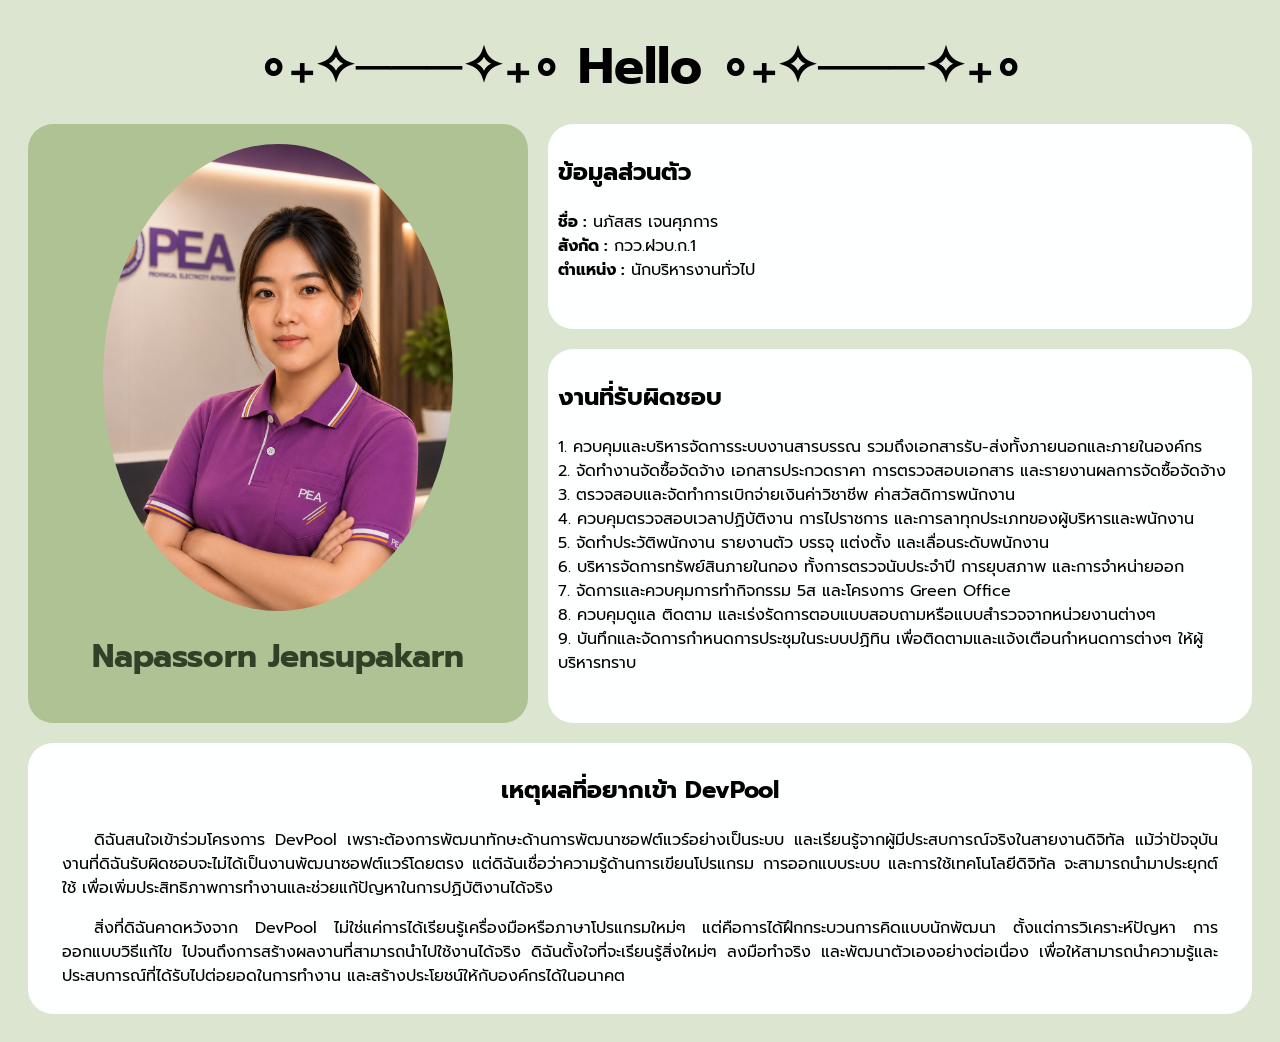
==== index.html @ a5d5e2f1 "update profile picture" ====
<!DOCTYPE html>
<html>
<head>
    <title>DevPool Introduction</title>
    <link rel="stylesheet" href="style.css">
    <link href="https://fonts.googleapis.com/css2?family=Prompt:wght@300;400;500;600&display=swap" rel="stylesheet">

</head>
<body>

    <div class="container">
        
        <div class="greeting">
            <h1> ∘₊✧───✧₊∘ Hello ∘₊✧───✧₊∘ </h1>
        </div>

        <div class="profile">
            <img src="profile.png" alt="Profile Picture">
            <h1>Napassorn Jensupakarn</h1>
        </div>
        
        <div class="content">
            <div class="personal">
                <h2><b>ข้อมูลส่วนตัว</b></h2>
                <b>ชื่อ :</b> นภัสสร เจนศุภการ <br>
                <b>สังกัด :</b> กวว.ฝวบ.ก.1 <br>
                <b>ตำแหน่ง :</b> นักบริหารงานทั่วไป <br>
            </div>


            <div class="work">
                <h2><b>งานที่รับผิดชอบ</b></h2>
            
            1. ควบคุมและบริหารจัดการระบบงานสารบรรณ รวมถึงเอกสารรับ-ส่งทั้งภายนอกและภายในองค์กร<br>
            2. จัดทำงานจัดซื้อจัดจ้าง เอกสารประกวดราคา การตรวจสอบเอกสาร และรายงานผลการจัดซื้อจัดจ้าง<br>
            3. ตรวจสอบและจัดทำการเบิกจ่ายเงินค่าวิชาชีพ ค่าสวัสดิการพนักงาน<br>
            4. ควบคุมตรวจสอบเวลาปฏิบัติงาน การไปราชการ และการลาทุกประเภทของผู้บริหารและพนักงาน<br>
            5. จัดทำประวัติพนักงาน รายงานตัว บรรจุ แต่งตั้ง และเลื่อนระดับพนักงาน<br>
            6. บริหารจัดการทรัพย์สินภายในกอง ทั้งการตรวจนับประจำปี การยุบสภาพ และการจำหน่ายออก<br>
            7. จัดการและควบคุมการทำกิจกรรม 5ส และโครงการ Green Office <br>
            8. ควบคุมดูแล ติดตาม และเร่งรัดการตอบแบบสอบถามหรือแบบสำรวจจากหน่วยงานต่างๆ<br>
            9. บันทึกและจัดการกำหนดการประชุมในระบบปฏิทิน เพื่อติดตามและแจ้งเตือนกำหนดการต่างๆ ให้ผู้บริหารทราบ<br>
            
            </div>

        </div>

        <div class="reason">
            <h2><b>เหตุผลที่อยากเข้า DevPool</b></h2>
            <p>
            ดิฉันสนใจเข้าร่วมโครงการ DevPool เพราะต้องการพัฒนาทักษะด้านการพัฒนาซอฟต์แวร์อย่างเป็นระบบ 
            และเรียนรู้จากผู้มีประสบการณ์จริงในสายงานดิจิทัล แม้ว่าปัจจุบันงานที่ดิฉันรับผิดชอบจะไม่ได้เป็นงานพัฒนาซอฟต์แวร์โดยตรง 
            แต่ดิฉันเชื่อว่าความรู้ด้านการเขียนโปรแกรม การออกแบบระบบ และการใช้เทคโนโลยีดิจิทัล จะสามารถนำมาประยุกต์ใช้
            เพื่อเพิ่มประสิทธิภาพการทำงานและช่วยแก้ปัญหาในการปฏิบัติงานได้จริง
            </p>

            <p>
            สิ่งที่ดิฉันคาดหวังจาก DevPool ไม่ใช่แค่การได้เรียนรู้เครื่องมือหรือภาษาโปรแกรมใหม่ๆ 
            แต่คือการได้ฝึกกระบวนการคิดแบบนักพัฒนา ตั้งแต่การวิเคราะห์ปัญหา การออกแบบวิธีแก้ไข 
            ไปจนถึงการสร้างผลงานที่สามารถนำไปใช้งานได้จริง ดิฉันตั้งใจที่จะเรียนรู้สิ่งใหม่ๆ ลงมือทำจริง 
            และพัฒนาตัวเองอย่างต่อเนื่อง เพื่อให้สามารถนำความรู้และประสบการณ์ที่ได้รับไปต่อยอดในการทำงาน 
            และสร้างประโยชน์ให้กับองค์กรได้ในอนาคต
            </p>

        </div>
    
    </div>

</body>
</html>
---- style.css ----
body {
    background-color: rgb(220, 229, 207);
    font-family: 'Prompt', sans-serif;
    padding: 20px;
    }

.container{
    max-width:1500px;
    margin:auto;
    display:grid;
    grid-template-columns: 500px 1fr;
    gap:20px;
}

.profile {
    background-color: rgb(175, 194, 147);
    padding: 20px;
    border-radius: 25px;
    img {
        width: 350px;
        border-radius: 50%;
        display:block;
        margin: auto;
    }
    h1 {
        text-align: center;
        color: rgb(49, 65, 39);
    }
}

.greeting {
    padding-bottom: 0;
    grid-column: 1/3;
    h1 {
        font-size: 50px;
        text-align: center;
        margin: 0;
        color: rgb(0, 0, 0);
    }
}

.content {
    display:grid;
    grid-template-rows:auto auto;
    gap:20px;
}

.personal {
    background-color: rgb(254, 255, 255);
    padding: 10px;
    border-radius: 25px;
}

.work {
    background-color: rgb(254, 255, 255);
    padding: 10px;
    border-radius: 25px;
}

.reason {
    grid-column:1 / 3;
    background-color: rgb(254, 255, 255);
    padding: 10px;
    border-radius: 25px;
    p {
        padding-left: 2%;
        padding-right: 2%;
        text-indent: 2em;     
        text-align: justify;
    }
    h2 {
        text-align: center;
    }
}
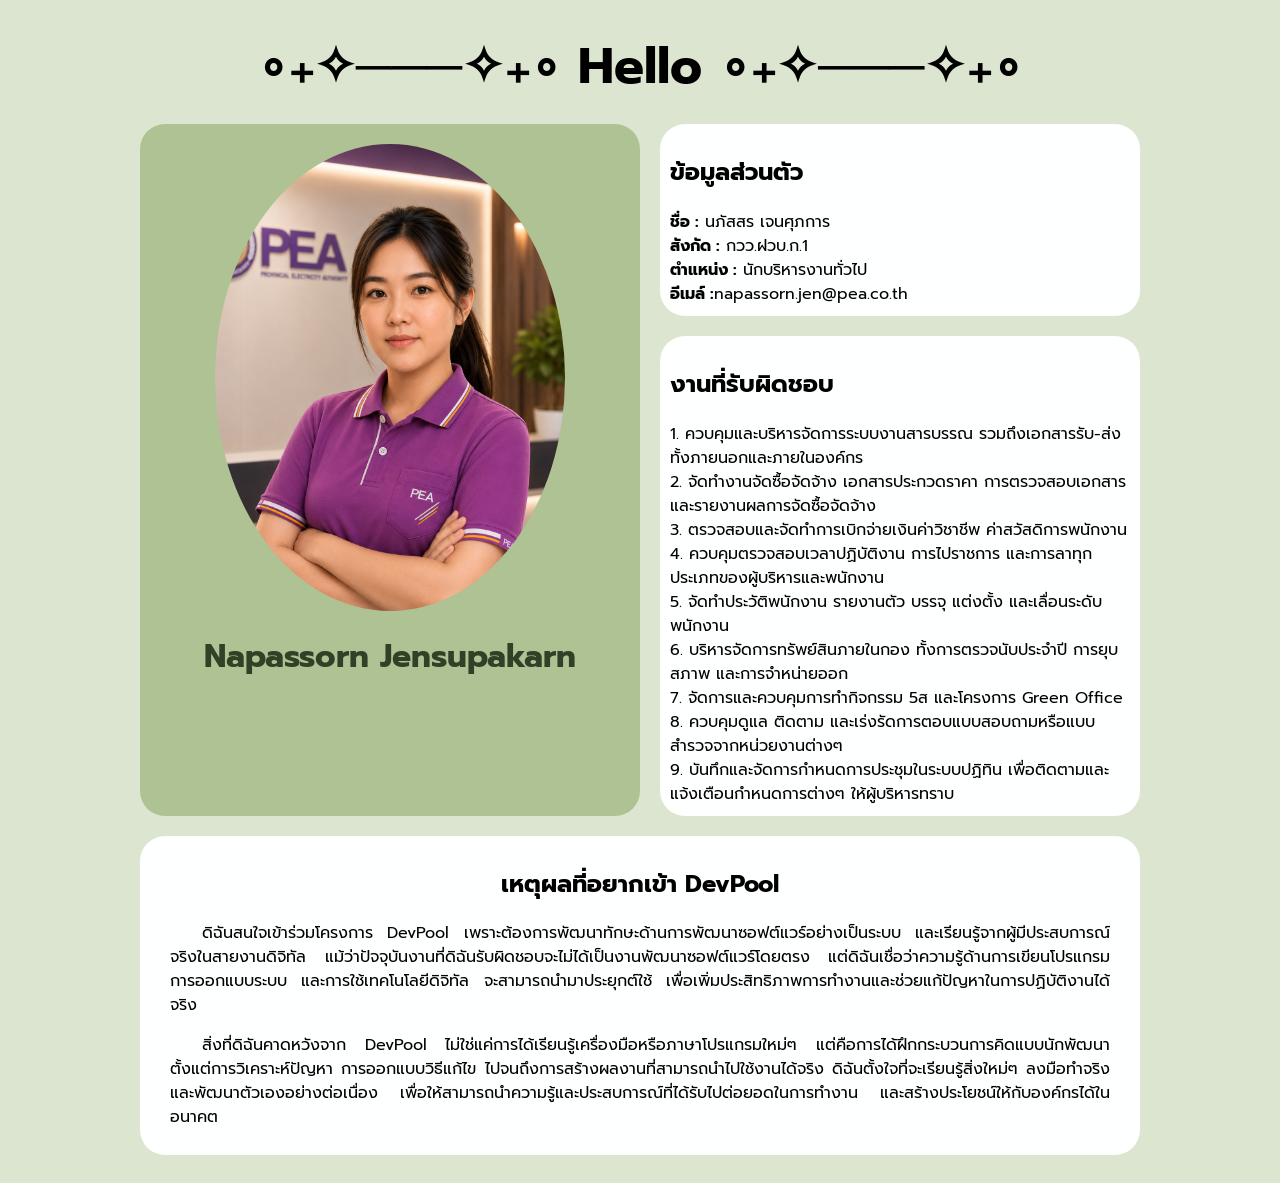
==== commit 33f013be: "add email in personal-content" ====
--- a/index.html
+++ b/index.html
@@ -25,6 +25,7 @@
                 <b>ชื่อ :</b> นภัสสร เจนศุภการ <br>
                 <b>สังกัด :</b> กวว.ฝวบ.ก.1 <br>
                 <b>ตำแหน่ง :</b> นักบริหารงานทั่วไป <br>
+                <b>อีเมล์ :</b>napassorn.jen@pea.co.th <br>
             </div>
 
 
--- a/style.css
+++ b/style.css
@@ -5,7 +5,7 @@
     }
 
 .container{
-    max-width:1500px;
+    width:1000px;
     margin:auto;
     display:grid;
     grid-template-columns: 500px 1fr;
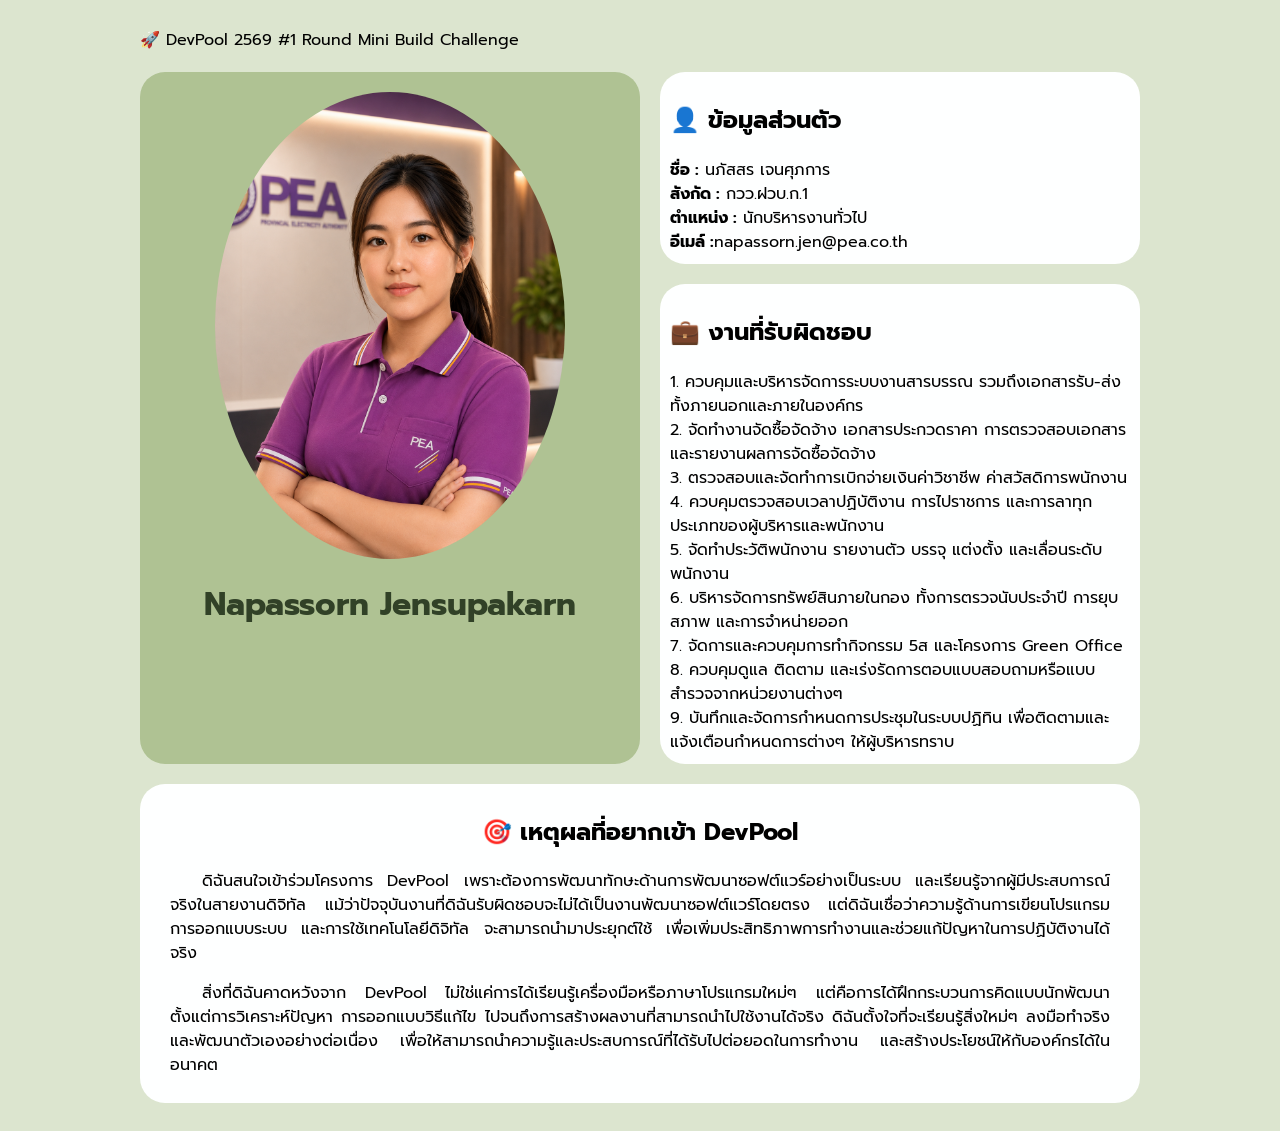
==== commit 81a577c8: "edit greeting-text and add icon in topic-header" ====
--- a/index.html
+++ b/index.html
@@ -1,6 +1,7 @@
 <!DOCTYPE html>
 <html>
 <head>
+    <meta charset="UTF-8">
     <title>DevPool Introduction</title>
     <link rel="stylesheet" href="style.css">
     <link href="https://fonts.googleapis.com/css2?family=Prompt:wght@300;400;500;600&display=swap" rel="stylesheet">
@@ -11,7 +12,7 @@
     <div class="container">
         
         <div class="greeting">
-            <h1> ∘₊✧───✧₊∘ Hello ∘₊✧───✧₊∘ </h1>
+            🚀 DevPool 2569 #1 Round Mini Build Challenge
         </div>
 
         <div class="profile">
@@ -21,7 +22,7 @@
         
         <div class="content">
             <div class="personal">
-                <h2><b>ข้อมูลส่วนตัว</b></h2>
+                <h2><b>👤 ข้อมูลส่วนตัว</b></h2>
                 <b>ชื่อ :</b> นภัสสร เจนศุภการ <br>
                 <b>สังกัด :</b> กวว.ฝวบ.ก.1 <br>
                 <b>ตำแหน่ง :</b> นักบริหารงานทั่วไป <br>
@@ -30,7 +31,7 @@
 
 
             <div class="work">
-                <h2><b>งานที่รับผิดชอบ</b></h2>
+                <h2><b>💼 งานที่รับผิดชอบ</b></h2>
             
             1. ควบคุมและบริหารจัดการระบบงานสารบรรณ รวมถึงเอกสารรับ-ส่งทั้งภายนอกและภายในองค์กร<br>
             2. จัดทำงานจัดซื้อจัดจ้าง เอกสารประกวดราคา การตรวจสอบเอกสาร และรายงานผลการจัดซื้อจัดจ้าง<br>
@@ -47,7 +48,7 @@
         </div>
 
         <div class="reason">
-            <h2><b>เหตุผลที่อยากเข้า DevPool</b></h2>
+            <h2><b>🎯 เหตุผลที่อยากเข้า DevPool</b></h2>
             <p>
             ดิฉันสนใจเข้าร่วมโครงการ DevPool เพราะต้องการพัฒนาทักษะด้านการพัฒนาซอฟต์แวร์อย่างเป็นระบบ 
             และเรียนรู้จากผู้มีประสบการณ์จริงในสายงานดิจิทัล แม้ว่าปัจจุบันงานที่ดิฉันรับผิดชอบจะไม่ได้เป็นงานพัฒนาซอฟต์แวร์โดยตรง 
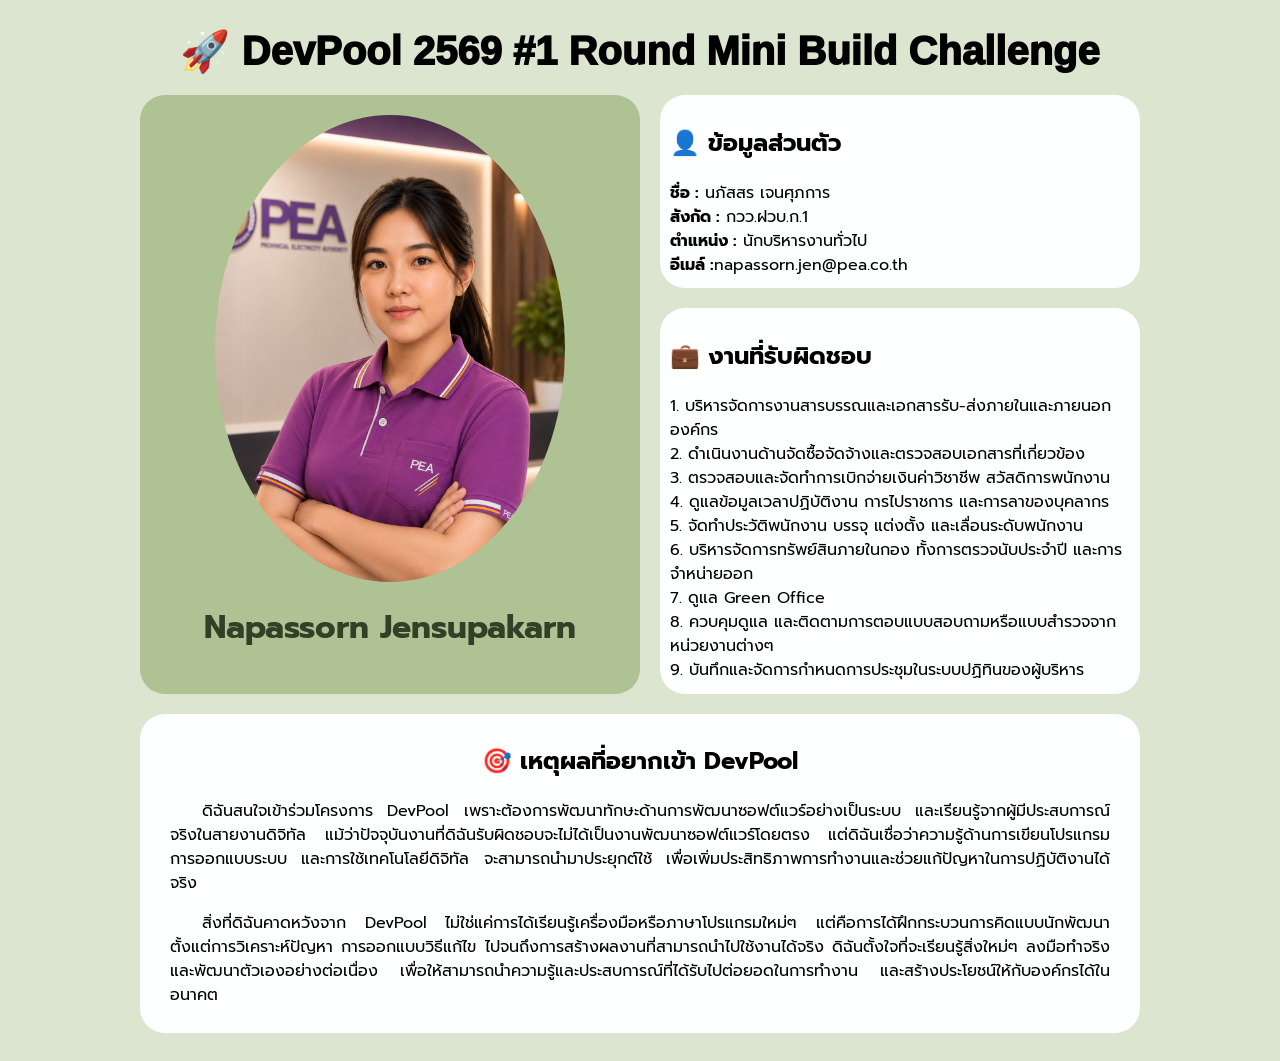
==== commit 345a322b: "ีupdate work information" ====
--- a/index.html
+++ b/index.html
@@ -33,15 +33,15 @@
             <div class="work">
                 <h2><b>💼 งานที่รับผิดชอบ</b></h2>
             
-            1. ควบคุมและบริหารจัดการระบบงานสารบรรณ รวมถึงเอกสารรับ-ส่งทั้งภายนอกและภายในองค์กร<br>
-            2. จัดทำงานจัดซื้อจัดจ้าง เอกสารประกวดราคา การตรวจสอบเอกสาร และรายงานผลการจัดซื้อจัดจ้าง<br>
-            3. ตรวจสอบและจัดทำการเบิกจ่ายเงินค่าวิชาชีพ ค่าสวัสดิการพนักงาน<br>
-            4. ควบคุมตรวจสอบเวลาปฏิบัติงาน การไปราชการ และการลาทุกประเภทของผู้บริหารและพนักงาน<br>
-            5. จัดทำประวัติพนักงาน รายงานตัว บรรจุ แต่งตั้ง และเลื่อนระดับพนักงาน<br>
-            6. บริหารจัดการทรัพย์สินภายในกอง ทั้งการตรวจนับประจำปี การยุบสภาพ และการจำหน่ายออก<br>
-            7. จัดการและควบคุมการทำกิจกรรม 5ส และโครงการ Green Office <br>
-            8. ควบคุมดูแล ติดตาม และเร่งรัดการตอบแบบสอบถามหรือแบบสำรวจจากหน่วยงานต่างๆ<br>
-            9. บันทึกและจัดการกำหนดการประชุมในระบบปฏิทิน เพื่อติดตามและแจ้งเตือนกำหนดการต่างๆ ให้ผู้บริหารทราบ<br>
+            1. บริหารจัดการงานสารบรรณและเอกสารรับ-ส่งภายในและภายนอกองค์กร<br>
+            2. ดำเนินงานด้านจัดซื้อจัดจ้างและตรวจสอบเอกสารที่เกี่ยวข้อง<br>
+            3. ตรวจสอบและจัดทำการเบิกจ่ายเงินค่าวิชาชีพ สวัสดิการพนักงาน<br>
+            4. ดูแลข้อมูลเวลาปฏิบัติงาน การไปราชการ และการลาของบุคลากร<br>
+            5. จัดทำประวัติพนักงาน บรรจุ แต่งตั้ง และเลื่อนระดับพนักงาน<br>
+            6. บริหารจัดการทรัพย์สินภายในกอง ทั้งการตรวจนับประจำปี และการจำหน่ายออก<br>
+            7. ดูแล Green Office <br>
+            8. ควบคุมดูแล และติดตามการตอบแบบสอบถามหรือแบบสำรวจจากหน่วยงานต่างๆ<br>
+            9. บันทึกและจัดการกำหนดการประชุมในระบบปฏิทินของผู้บริหาร<br>
             
             </div>
 
--- a/style.css
+++ b/style.css
@@ -29,14 +29,11 @@
 }
 
 .greeting {
-    padding-bottom: 0;
     grid-column: 1/3;
-    h1 {
-        font-size: 50px;
-        text-align: center;
-        margin: 0;
-        color: rgb(0, 0, 0);
-    }
+    font-size: 40px;
+    font-weight: 1000;
+    text-align: center;
+    color: rgb(0, 0, 0);
 }
 
 .content {
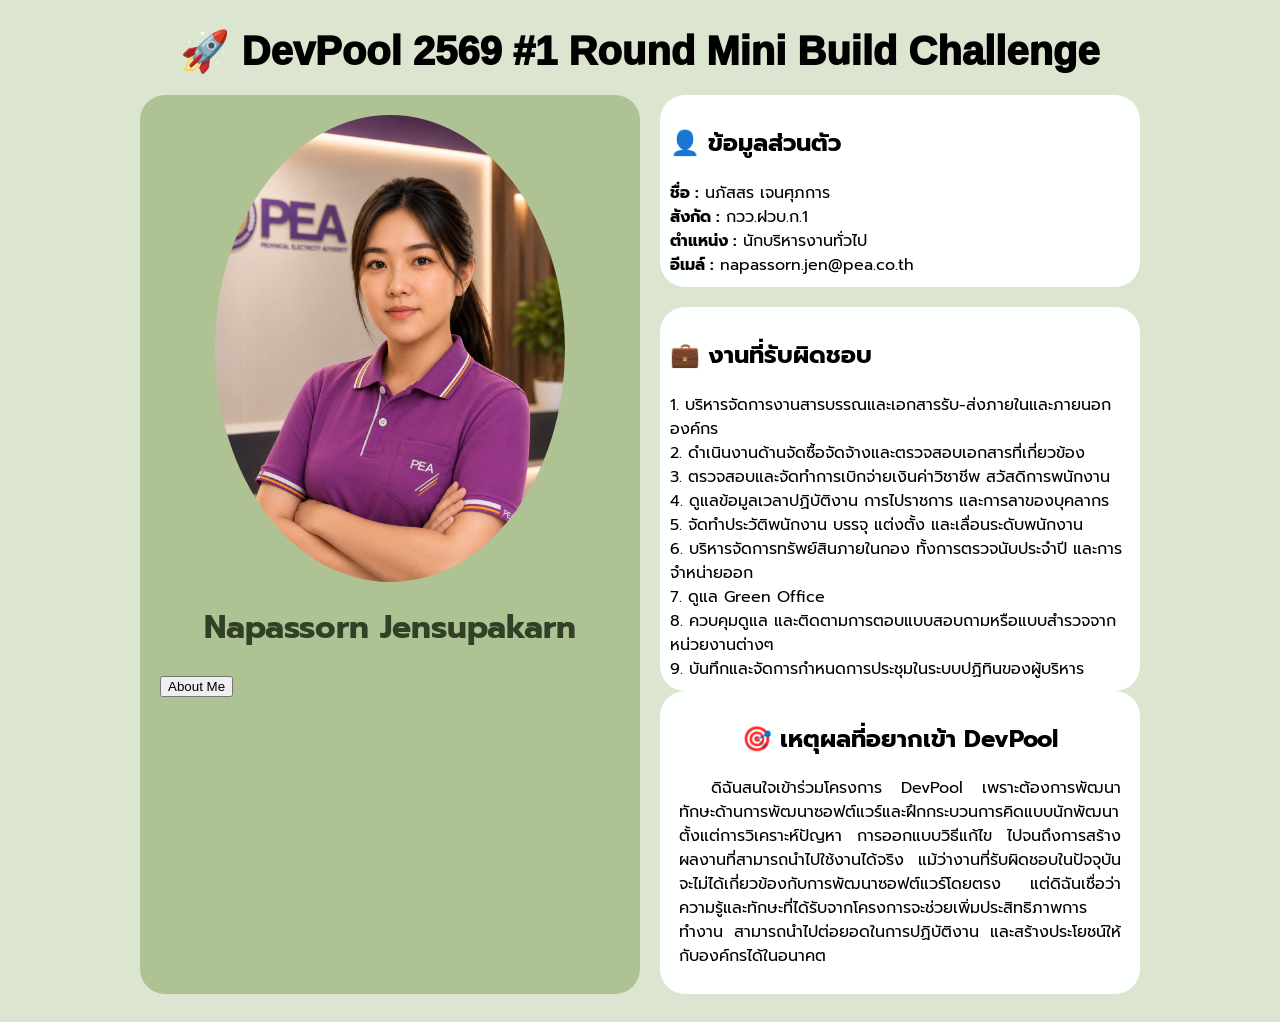
==== commit 21053c41: "add about me-button and hidden-class" ====
--- a/index.html
+++ b/index.html
@@ -18,53 +18,47 @@
         <div class="profile">
             <img src="profile.png" alt="Profile Picture">
             <h1>Napassorn Jensupakarn</h1>
+            <button onclick="toggleContent()"> About Me </button>
         </div>
         
-        <div class="content">
-            <div class="personal">
-                <h2><b>👤 ข้อมูลส่วนตัว</b></h2>
-                <b>ชื่อ :</b> นภัสสร เจนศุภการ <br>
-                <b>สังกัด :</b> กวว.ฝวบ.ก.1 <br>
-                <b>ตำแหน่ง :</b> นักบริหารงานทั่วไป <br>
-                <b>อีเมล์ :</b>napassorn.jen@pea.co.th <br>
+        <div class="hidden" id="content">
+            <div class="content">
+                <div class="personal">
+                    <h2><b>👤 ข้อมูลส่วนตัว</b></h2>
+                    <b>ชื่อ :</b> นภัสสร เจนศุภการ <br>
+                    <b>สังกัด :</b> กวว.ฝวบ.ก.1 <br>
+                    <b>ตำแหน่ง :</b> นักบริหารงานทั่วไป <br>
+                    <b>อีเมล์ :</b> napassorn.jen@pea.co.th <br>
+                </div>
+
+                <div class="work">
+                    <h2><b>💼 งานที่รับผิดชอบ</b></h2>
+                
+                1. บริหารจัดการงานสารบรรณและเอกสารรับ-ส่งภายในและภายนอกองค์กร<br>
+                2. ดำเนินงานด้านจัดซื้อจัดจ้างและตรวจสอบเอกสารที่เกี่ยวข้อง<br>
+                3. ตรวจสอบและจัดทำการเบิกจ่ายเงินค่าวิชาชีพ สวัสดิการพนักงาน<br>
+                4. ดูแลข้อมูลเวลาปฏิบัติงาน การไปราชการ และการลาของบุคลากร<br>
+                5. จัดทำประวัติพนักงาน บรรจุ แต่งตั้ง และเลื่อนระดับพนักงาน<br>
+                6. บริหารจัดการทรัพย์สินภายในกอง ทั้งการตรวจนับประจำปี และการจำหน่ายออก<br>
+                7. ดูแล Green Office <br>
+                8. ควบคุมดูแล และติดตามการตอบแบบสอบถามหรือแบบสำรวจจากหน่วยงานต่างๆ<br>
+                9. บันทึกและจัดการกำหนดการประชุมในระบบปฏิทินของผู้บริหาร<br>
+                
+                </div>
+
             </div>
 
+            <div class="reason">
+                <h2><b>🎯 เหตุผลที่อยากเข้า DevPool</b></h2>
+                <p>
+                ดิฉันสนใจเข้าร่วมโครงการ DevPool เพราะต้องการพัฒนาทักษะด้านการพัฒนาซอฟต์แวร์และฝึกกระบวนการคิดแบบนักพัฒนา 
+                ตั้งแต่การวิเคราะห์ปัญหา การออกแบบวิธีแก้ไข ไปจนถึงการสร้างผลงานที่สามารถนำไปใช้งานได้จริง 
+                แม้ว่างานที่รับผิดชอบในปัจจุบันจะไม่ได้เกี่ยวข้องกับการพัฒนาซอฟต์แวร์โดยตรง 
+                แต่ดิฉันเชื่อว่าความรู้และทักษะที่ได้รับจากโครงการจะช่วยเพิ่มประสิทธิภาพการทำงาน 
+                สามารถนำไปต่อยอดในการปฏิบัติงาน และสร้างประโยชน์ให้กับองค์กรได้ในอนาคต
+                </p>
 
-            <div class="work">
-                <h2><b>💼 งานที่รับผิดชอบ</b></h2>
-            
-            1. บริหารจัดการงานสารบรรณและเอกสารรับ-ส่งภายในและภายนอกองค์กร<br>
-            2. ดำเนินงานด้านจัดซื้อจัดจ้างและตรวจสอบเอกสารที่เกี่ยวข้อง<br>
-            3. ตรวจสอบและจัดทำการเบิกจ่ายเงินค่าวิชาชีพ สวัสดิการพนักงาน<br>
-            4. ดูแลข้อมูลเวลาปฏิบัติงาน การไปราชการ และการลาของบุคลากร<br>
-            5. จัดทำประวัติพนักงาน บรรจุ แต่งตั้ง และเลื่อนระดับพนักงาน<br>
-            6. บริหารจัดการทรัพย์สินภายในกอง ทั้งการตรวจนับประจำปี และการจำหน่ายออก<br>
-            7. ดูแล Green Office <br>
-            8. ควบคุมดูแล และติดตามการตอบแบบสอบถามหรือแบบสำรวจจากหน่วยงานต่างๆ<br>
-            9. บันทึกและจัดการกำหนดการประชุมในระบบปฏิทินของผู้บริหาร<br>
-            
             </div>
-
-        </div>
-
-        <div class="reason">
-            <h2><b>🎯 เหตุผลที่อยากเข้า DevPool</b></h2>
-            <p>
-            ดิฉันสนใจเข้าร่วมโครงการ DevPool เพราะต้องการพัฒนาทักษะด้านการพัฒนาซอฟต์แวร์อย่างเป็นระบบ 
-            และเรียนรู้จากผู้มีประสบการณ์จริงในสายงานดิจิทัล แม้ว่าปัจจุบันงานที่ดิฉันรับผิดชอบจะไม่ได้เป็นงานพัฒนาซอฟต์แวร์โดยตรง 
-            แต่ดิฉันเชื่อว่าความรู้ด้านการเขียนโปรแกรม การออกแบบระบบ และการใช้เทคโนโลยีดิจิทัล จะสามารถนำมาประยุกต์ใช้
-            เพื่อเพิ่มประสิทธิภาพการทำงานและช่วยแก้ปัญหาในการปฏิบัติงานได้จริง
-            </p>
-
-            <p>
-            สิ่งที่ดิฉันคาดหวังจาก DevPool ไม่ใช่แค่การได้เรียนรู้เครื่องมือหรือภาษาโปรแกรมใหม่ๆ 
-            แต่คือการได้ฝึกกระบวนการคิดแบบนักพัฒนา ตั้งแต่การวิเคราะห์ปัญหา การออกแบบวิธีแก้ไข 
-            ไปจนถึงการสร้างผลงานที่สามารถนำไปใช้งานได้จริง ดิฉันตั้งใจที่จะเรียนรู้สิ่งใหม่ๆ ลงมือทำจริง 
-            และพัฒนาตัวเองอย่างต่อเนื่อง เพื่อให้สามารถนำความรู้และประสบการณ์ที่ได้รับไปต่อยอดในการทำงาน 
-            และสร้างประโยชน์ให้กับองค์กรได้ในอนาคต
-            </p>
-
-        </div>
     
     </div>
 
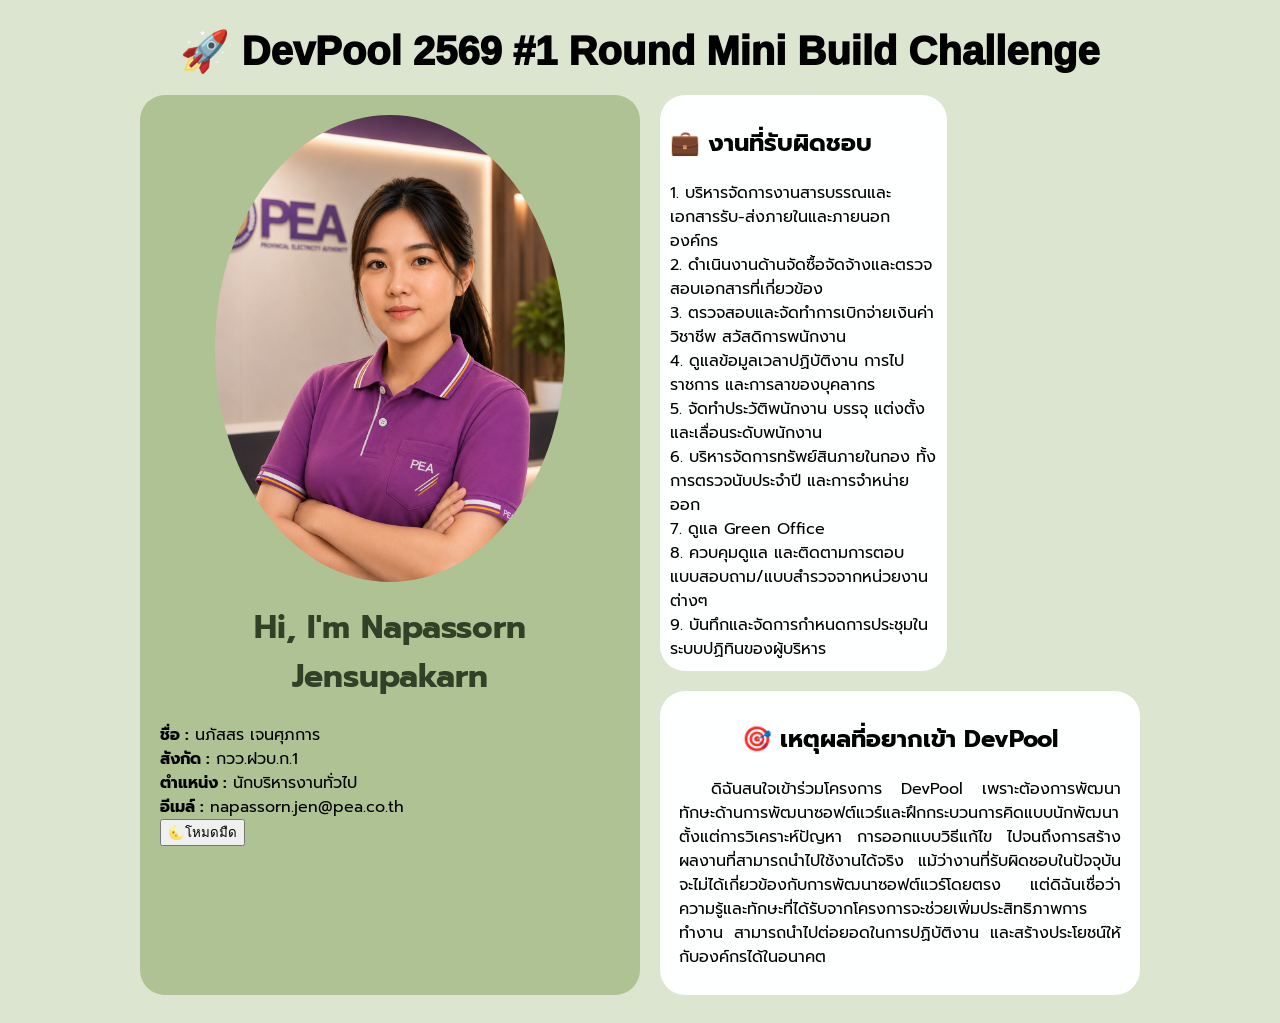
==== commit 1e82e39e: "move personal data to profile-box" ====
--- a/index.html
+++ b/index.html
@@ -17,23 +17,17 @@
 
         <div class="profile">
             <img src="profile.png" alt="Profile Picture">
-            <h1>Napassorn Jensupakarn</h1>
-            <button onclick="toggleContent()"> About Me </button>
+            <h1>Hi, I'm Napassorn Jensupakarn</h1>
+                <b>ชื่อ :</b> นภัสสร เจนศุภการ <br>
+                <b>สังกัด :</b> กวว.ฝวบ.ก.1 <br>
+                <b>ตำแหน่ง :</b> นักบริหารงานทั่วไป <br>
+                <b>อีเมล์ :</b> napassorn.jen@pea.co.th <br>
+            <button onclick="toggleDark()"> 🌜โหมดมืด </button>
         </div>
-        
-        <div class="hidden" id="content">
-            <div class="content">
-                <div class="personal">
-                    <h2><b>👤 ข้อมูลส่วนตัว</b></h2>
-                    <b>ชื่อ :</b> นภัสสร เจนศุภการ <br>
-                    <b>สังกัด :</b> กวว.ฝวบ.ก.1 <br>
-                    <b>ตำแหน่ง :</b> นักบริหารงานทั่วไป <br>
-                    <b>อีเมล์ :</b> napassorn.jen@pea.co.th <br>
-                </div>
 
-                <div class="work">
-                    <h2><b>💼 งานที่รับผิดชอบ</b></h2>
-                
+        <div class="content">
+            <div class="work">
+                <h2><b>💼 งานที่รับผิดชอบ</b></h2>
                 1. บริหารจัดการงานสารบรรณและเอกสารรับ-ส่งภายในและภายนอกองค์กร<br>
                 2. ดำเนินงานด้านจัดซื้อจัดจ้างและตรวจสอบเอกสารที่เกี่ยวข้อง<br>
                 3. ตรวจสอบและจัดทำการเบิกจ่ายเงินค่าวิชาชีพ สวัสดิการพนักงาน<br>
@@ -41,11 +35,8 @@
                 5. จัดทำประวัติพนักงาน บรรจุ แต่งตั้ง และเลื่อนระดับพนักงาน<br>
                 6. บริหารจัดการทรัพย์สินภายในกอง ทั้งการตรวจนับประจำปี และการจำหน่ายออก<br>
                 7. ดูแล Green Office <br>
-                8. ควบคุมดูแล และติดตามการตอบแบบสอบถามหรือแบบสำรวจจากหน่วยงานต่างๆ<br>
+                8. ควบคุมดูแล และติดตามการตอบแบบสอบถาม/แบบสำรวจจากหน่วยงานต่างๆ<br>
                 9. บันทึกและจัดการกำหนดการประชุมในระบบปฏิทินของผู้บริหาร<br>
-                
-                </div>
-
             </div>
 
             <div class="reason">
@@ -57,10 +48,9 @@
                 แต่ดิฉันเชื่อว่าความรู้และทักษะที่ได้รับจากโครงการจะช่วยเพิ่มประสิทธิภาพการทำงาน 
                 สามารถนำไปต่อยอดในการปฏิบัติงาน และสร้างประโยชน์ให้กับองค์กรได้ในอนาคต
                 </p>
-
             </div>
-    
+        </div>
     </div>
-
+    <script src="script.js"></script>
 </body>
 </html>
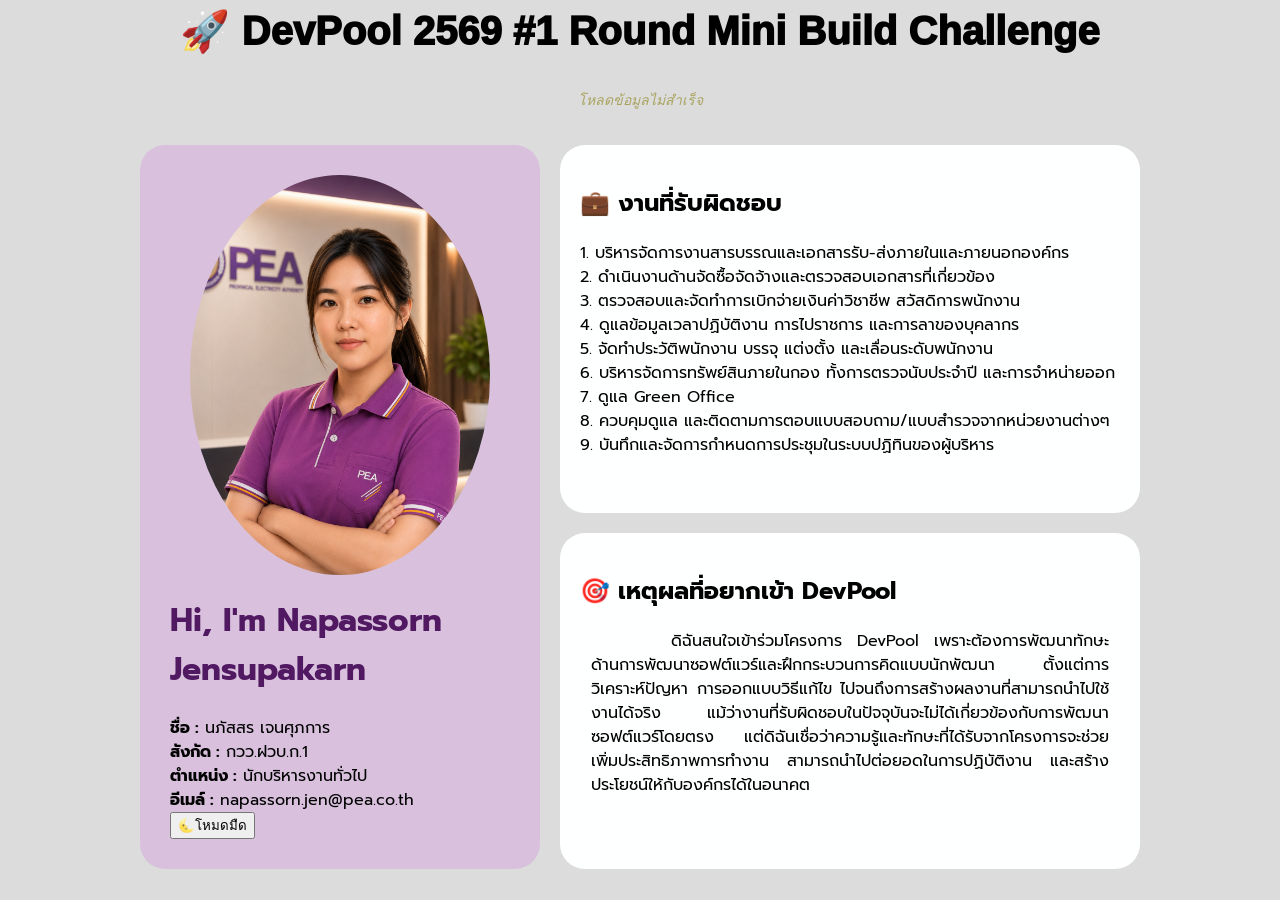
==== commit 81367472: "add quote" ====
--- a/index.html
+++ b/index.html
@@ -14,6 +14,10 @@
         <div class="greeting">
             🚀 DevPool 2569 #1 Round Mini Build Challenge
         </div>
+
+        <div class="quote">
+            <p id="quote"> กำลังโหลด...</p>
+        </div> 
 
         <div class="profile">
             <img src="profile.png" alt="Profile Picture">
--- a/style.css
+++ b/style.css
@@ -1,30 +1,42 @@
 body {
-    background-color: rgb(220, 229, 207);
+    background-color: gainsboro;
     font-family: 'Prompt', sans-serif;
-    padding: 20px;
     }
+
+.dark{
+    background-color: #121212;
+    .greeting{color: antiquewhite;}
+}
+
+.quote{
+    grid-column: 1/3;
+    font-size: 14px;
+    font-style: italic;
+    color:rgb(169, 164, 97);
+    text-align: center;
+}
 
 .container{
     width:1000px;
     margin:auto;
     display:grid;
-    grid-template-columns: 500px 1fr;
+    grid-template-columns: 400px 1fr;
     gap:20px;
 }
 
 .profile {
-    background-color: rgb(175, 194, 147);
-    padding: 20px;
+    background-color: rgb(217, 193, 222);
+    padding: 30px;
     border-radius: 25px;
     img {
-        width: 350px;
+        width: 300px;
         border-radius: 50%;
         display:block;
         margin: auto;
     }
     h1 {
-        text-align: center;
-        color: rgb(49, 65, 39);
+        text-align: left;
+        color: rgb(81, 25, 98);
     }
 }
 
@@ -42,30 +54,20 @@
     gap:20px;
 }
 
-.personal {
-    background-color: rgb(254, 255, 255);
-    padding: 10px;
-    border-radius: 25px;
-}
-
 .work {
     background-color: rgb(254, 255, 255);
-    padding: 10px;
+    padding: 20px;
     border-radius: 25px;
 }
 
 .reason {
-    grid-column:1 / 3;
     background-color: rgb(254, 255, 255);
-    padding: 10px;
+    padding: 20px;
     border-radius: 25px;
     p {
         padding-left: 2%;
         padding-right: 2%;
-        text-indent: 2em;     
+        text-indent: 5em;     
         text-align: justify;
     }
-    h2 {
-        text-align: center;
-    }
 }
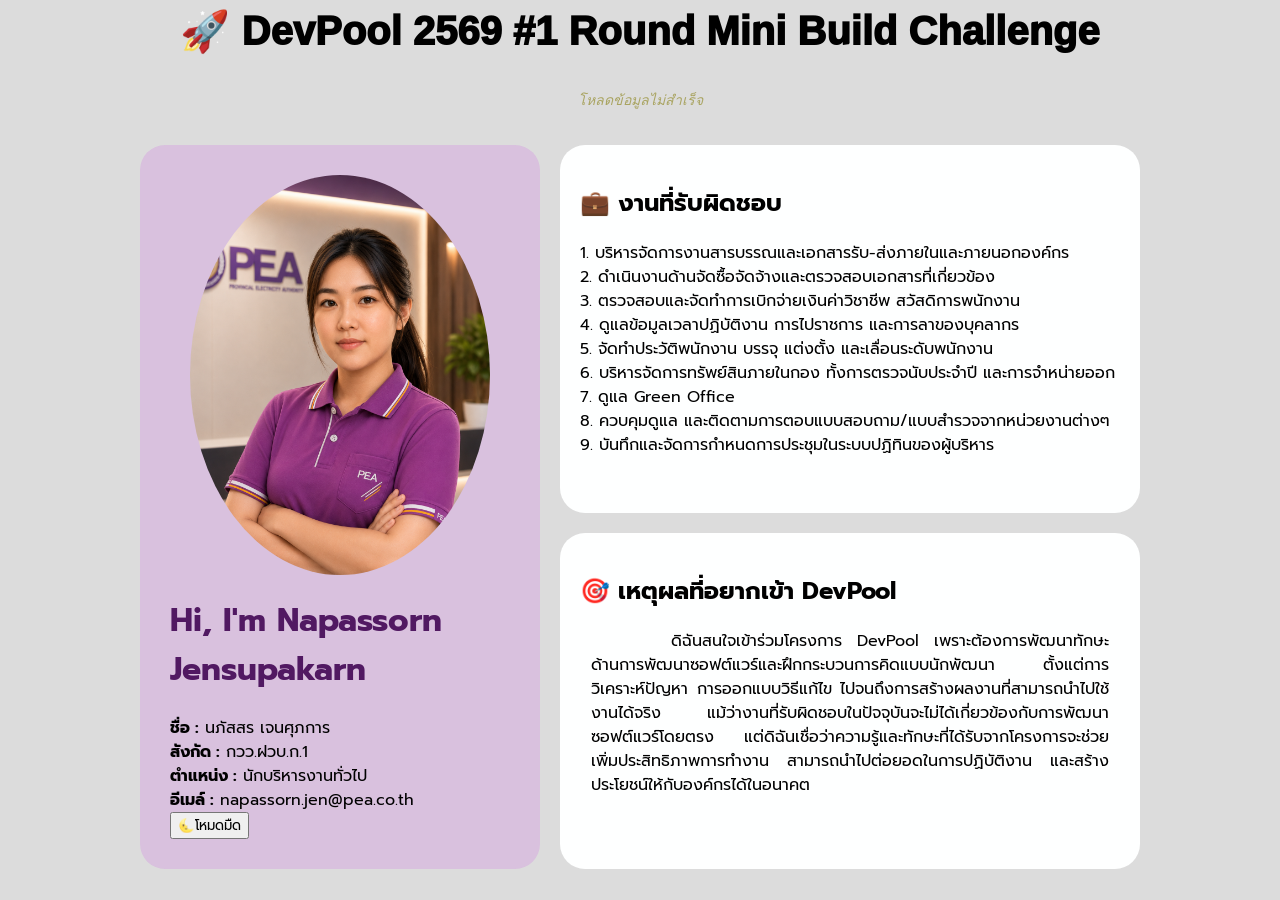
==== commit 18d7005a: "add hyml:5 format" ====
--- a/index.html
+++ b/index.html
@@ -1,7 +1,8 @@
 <!DOCTYPE html>
-<html>
+<html lang="en">
 <head>
     <meta charset="UTF-8">
+    <meta name="viewport" content="width=device-width, initial-scale=1.0">
     <title>DevPool Introduction</title>
     <link rel="stylesheet" href="style.css">
     <link href="https://fonts.googleapis.com/css2?family=Prompt:wght@300;400;500;600&display=swap" rel="stylesheet">
--- a/style.css
+++ b/style.css
@@ -40,6 +40,10 @@
     }
 }
 
+button{
+        font-family: 'Prompt', sans-serif;
+}
+
 .greeting {
     grid-column: 1/3;
     font-size: 40px;
@@ -50,7 +54,6 @@
 
 .content {
     display:grid;
-    grid-template-rows:auto auto;
     gap:20px;
 }
 
